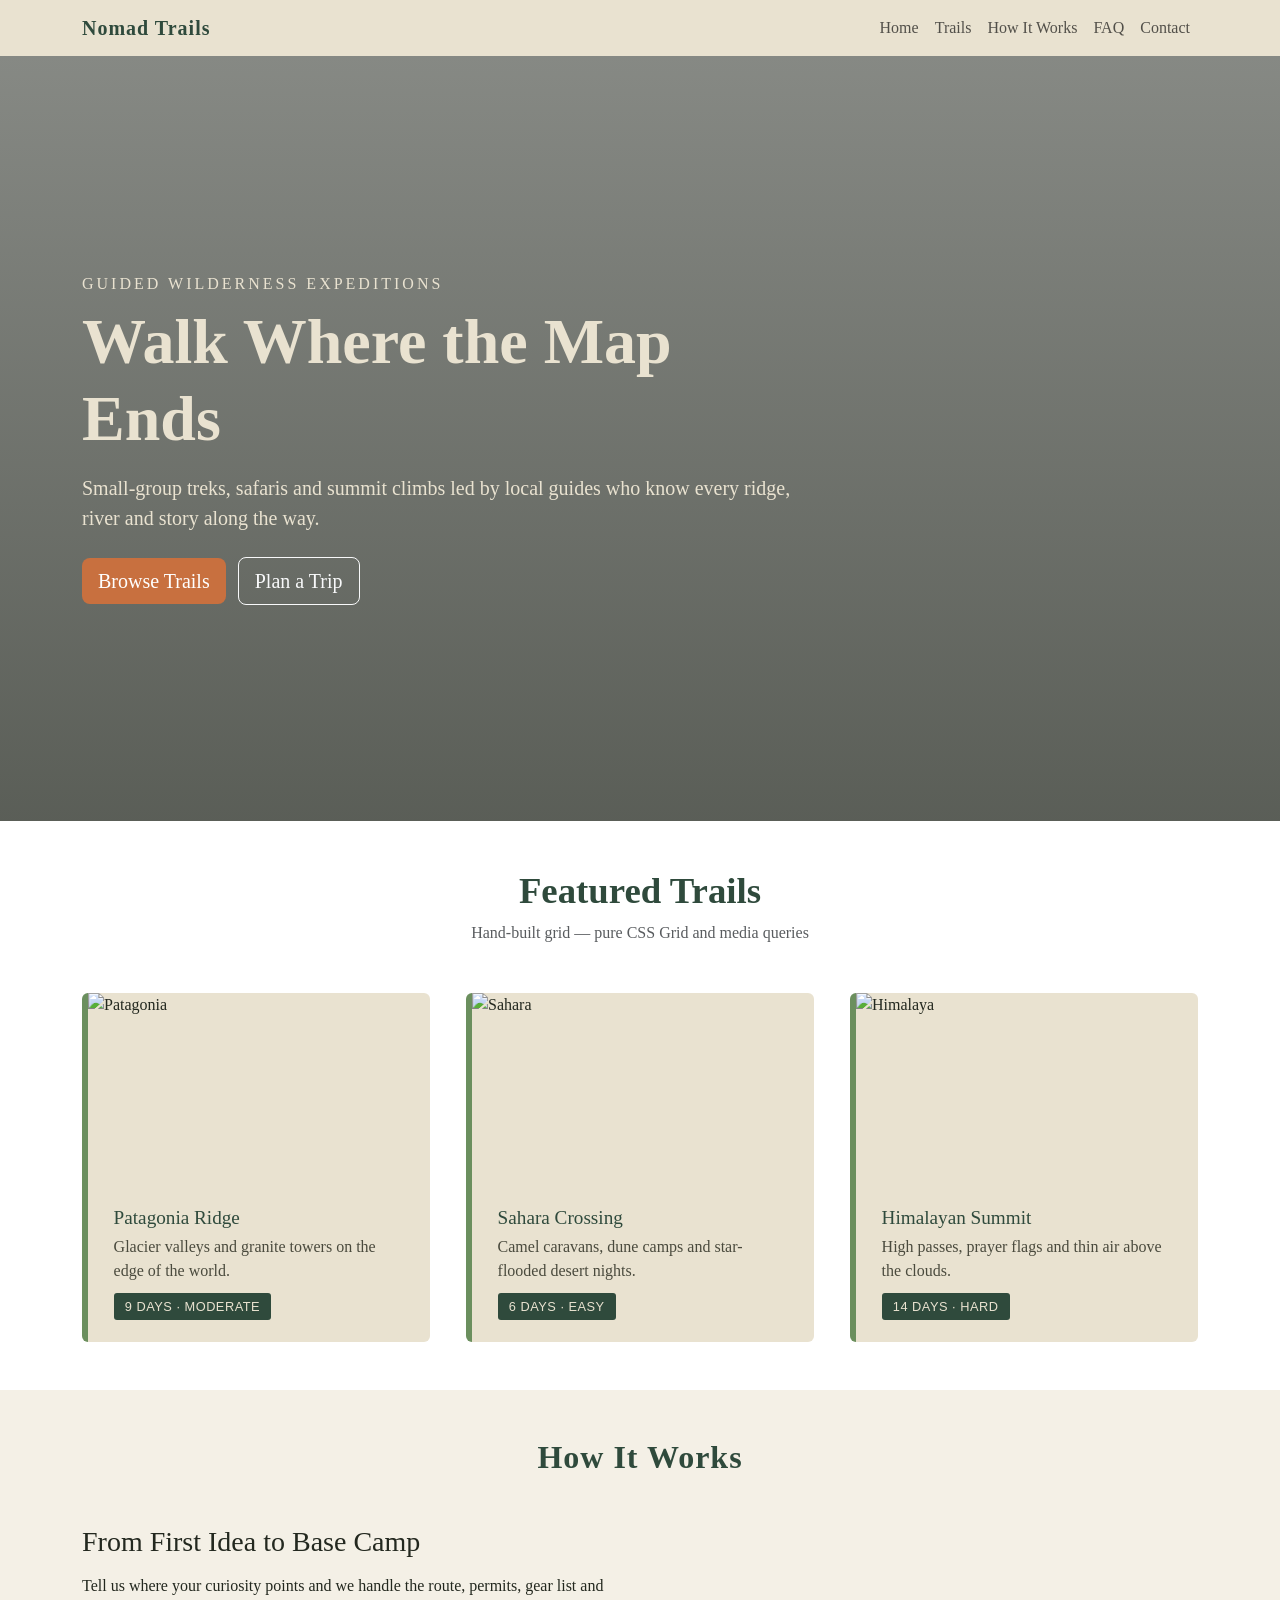
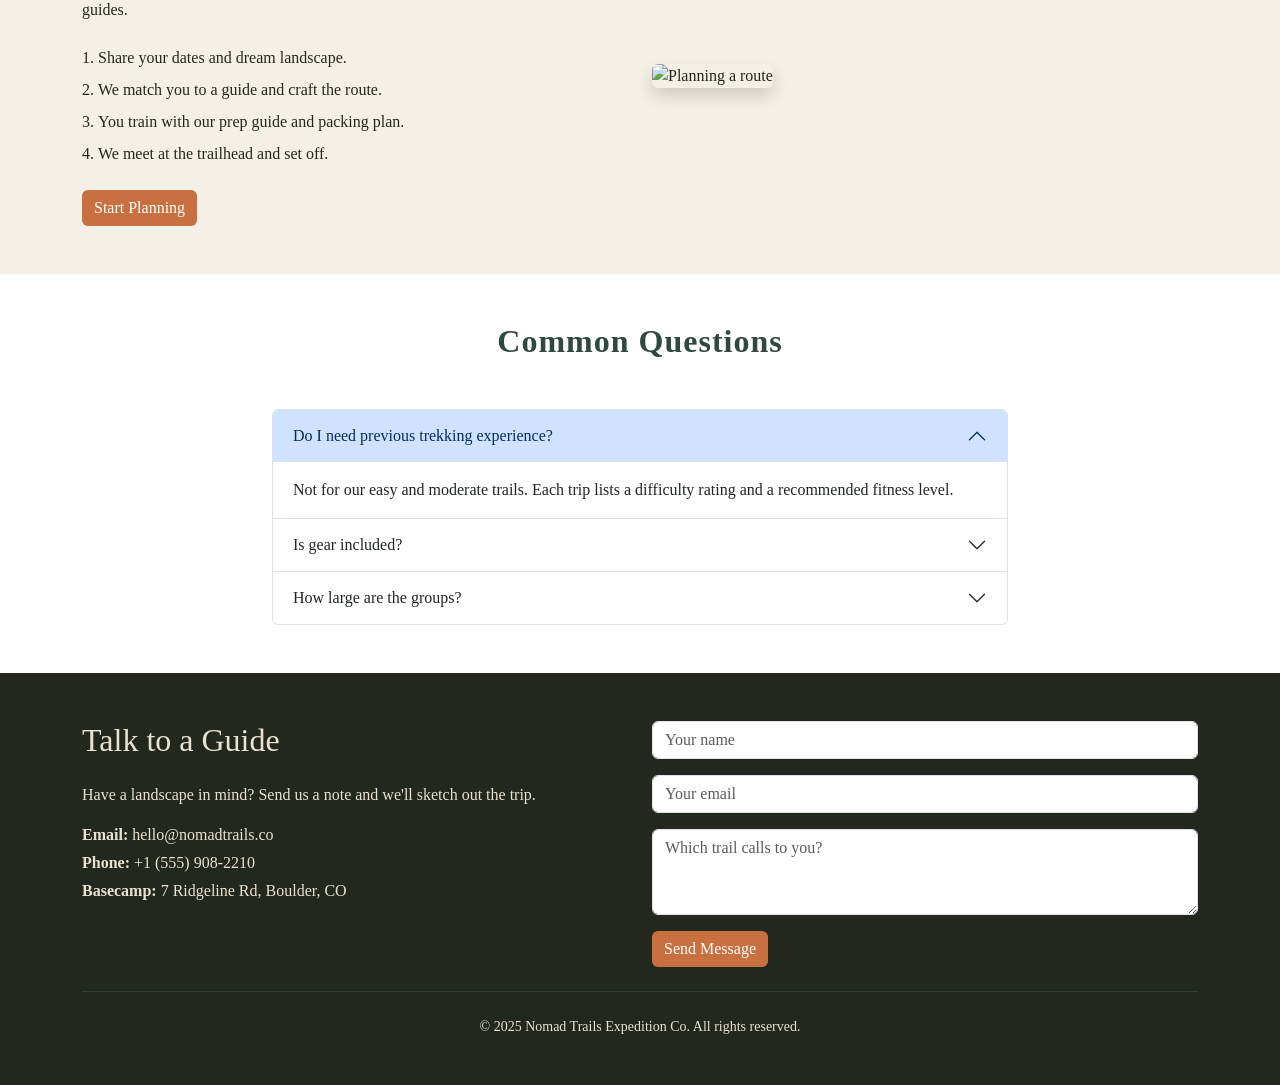
==== index.html @ 16b1befb "1" ====
<!DOCTYPE html>
<html lang="en">
<head>
  <meta charset="UTF-8">
  <meta name="viewport" content="width=device-width, initial-scale=1.0">
  <title>Nomad Trails Expedition Co.</title>
  <link href="https://cdn.jsdelivr.net/npm/bootstrap@5.3.3/dist/css/bootstrap.min.css" rel="stylesheet">
  <link rel="stylesheet" href="style.css">
</head>
<body>

  <nav class="navbar navbar-expand-lg navbar-light" style="background:#e9e2d0;">
    <div class="container">
      <a class="navbar-brand brand-heading" href="#">Nomad Trails</a>
      <button class="navbar-toggler" type="button" data-bs-toggle="collapse" data-bs-target="#mainNav">
        <span class="navbar-toggler-icon"></span>
      </button>
      <div class="collapse navbar-collapse" id="mainNav">
        <ul class="navbar-nav ms-auto">
          <li class="nav-item"><a class="nav-link" href="#top">Home</a></li>
          <li class="nav-item"><a class="nav-link" href="#trails">Trails</a></li>
          <li class="nav-item"><a class="nav-link" href="#steps">How It Works</a></li>
          <li class="nav-item"><a class="nav-link" href="#faq">FAQ</a></li>
          <li class="nav-item"><a class="nav-link" href="#contact">Contact</a></li>
        </ul>
      </div>
    </div>
  </nav>

  <header id="top" class="expedition-hero d-flex align-items-center">
    <div class="container">
      <div class="row">
        <div class="col-lg-8">
          <p class="text-uppercase mb-2" style="letter-spacing:3px;">Guided wilderness expeditions</p>
          <h1 class="display-3 fw-bold mb-3">Walk Where the Map Ends</h1>
          <p class="lead mb-4">Small-group treks, safaris and summit climbs led by local guides who know every ridge, river and story along the way.</p>
          <a href="#trails" class="btn btn-clay btn-lg me-2">Browse Trails</a>
          <a href="#contact" class="btn btn-outline-light btn-lg">Plan a Trip</a>
          <p class="mt-3 mb-0 d-md-none small">Tap the menu above to jump to any section.</p>
        </div>
      </div>
    </div>
  </header>

  <section id="trails" class="py-5">
    <div class="container">
      <h2 class="trails-heading text-center fw-bold mb-2">Featured Trails</h2>
      <p class="text-center text-muted mb-5">Hand-built grid — pure CSS Grid and media queries</p>
      <div class="trails-grid">
        <article class="trail-card">
          <img src="https://images.unsplash.com/photo-1464822759023-fed622ff2c3b?w=400&h=250&fit=crop" alt="Patagonia">
          <div class="trail-body">
            <h3>Patagonia Ridge</h3>
            <p>Glacier valleys and granite towers on the edge of the world.</p>
            <span class="duration">9 DAYS · MODERATE</span>
          </div>
        </article>
        <article class="trail-card">
          <img src="https://images.unsplash.com/photo-1509316785289-025f5b846b35?w=400&h=250&fit=crop" alt="Sahara">
          <div class="trail-body">
            <h3>Sahara Crossing</h3>
            <p>Camel caravans, dune camps and star-flooded desert nights.</p>
            <span class="duration">6 DAYS · EASY</span>
          </div>
        </article>
        <article class="trail-card">
          <img src="https://images.unsplash.com/photo-1533387520709-752d83de3630?w=400&h=250&fit=crop" alt="Himalaya">
          <div class="trail-body">
            <h3>Himalayan Summit</h3>
            <p>High passes, prayer flags and thin air above the clouds.</p>
            <span class="duration">14 DAYS · HARD</span>
          </div>
        </article>
      </div>
    </div>
  </section>

  <section id="steps" class="py-5" style="background:#f4f0e6;">
    <div class="container">
      <h2 class="text-center brand-heading fw-bold mb-5">How It Works</h2>
      <div class="row align-items-center g-4">
        <div class="col-md-6 order-1 order-md-2">
          <img src="https://images.unsplash.com/photo-1501555088652-021faa106b9b?w=600&h=400&fit=crop" alt="Planning a route" class="img-fluid rounded shadow">
        </div>
        <div class="col-md-6 order-2 order-md-1">
          <h3 class="mb-3">From First Idea to Base Camp</h3>
          <p class="mb-4">Tell us where your curiosity points and we handle the route, permits, gear list and guides.</p>
          <ol class="ps-3">
            <li class="mb-2">Share your dates and dream landscape.</li>
            <li class="mb-2">We match you to a guide and craft the route.</li>
            <li class="mb-2">You train with our prep guide and packing plan.</li>
            <li class="mb-2">We meet at the trailhead and set off.</li>
          </ol>
          <a href="#contact" class="btn btn-clay mt-2">Start Planning</a>
        </div>
      </div>
    </div>
  </section>

  <section id="faq" class="py-5">
    <div class="container">
      <h2 class="text-center brand-heading fw-bold mb-5">Common Questions</h2>
      <div class="row justify-content-center">
        <div class="col-lg-8">
          <div class="accordion" id="faqAccordion">
            <div class="accordion-item">
              <h2 class="accordion-header">
                <button class="accordion-button" type="button" data-bs-toggle="collapse" data-bs-target="#q1">
                  Do I need previous trekking experience?
                </button>
              </h2>
              <div id="q1" class="accordion-collapse collapse show" data-bs-parent="#faqAccordion">
                <div class="accordion-body">
                  Not for our easy and moderate trails. Each trip lists a difficulty rating and a recommended fitness level.
                </div>
              </div>
            </div>
            <div class="accordion-item">
              <h2 class="accordion-header">
                <button class="accordion-button collapsed" type="button" data-bs-toggle="collapse" data-bs-target="#q2">
                  Is gear included?
                </button>
              </h2>
              <div id="q2" class="accordion-collapse collapse" data-bs-parent="#faqAccordion">
                <div class="accordion-body">
                  Group gear like tents and cooking kit is included. We send a personal packing list once you book.
                </div>
              </div>
            </div>
            <div class="accordion-item">
              <h2 class="accordion-header">
                <button class="accordion-button collapsed" type="button" data-bs-toggle="collapse" data-bs-target="#q3">
                  How large are the groups?
                </button>
              </h2>
              <div id="q3" class="accordion-collapse collapse" data-bs-parent="#faqAccordion">
                <div class="accordion-body">
                  Groups stay small, usually 6 to 10 travelers with at least one local guide.
                </div>
              </div>
            </div>
          </div>
        </div>
      </div>
    </div>
  </section>

  <section id="contact" class="py-5" style="background:#23281f;color:#e9e2d0;">
    <div class="container">
      <div class="row g-4">
        <div class="col-md-6">
          <h2 class="mb-4">Talk to a Guide</h2>
          <p>Have a landscape in mind? Send us a note and we'll sketch out the trip.</p>
          <p class="mb-1"><strong>Email:</strong> hello@nomadtrails.co</p>
          <p class="mb-1"><strong>Phone:</strong> +1 (555) 908-2210</p>
          <p><strong>Basecamp:</strong> 7 Ridgeline Rd, Boulder, CO</p>
        </div>
        <div class="col-md-6">
          <form>
            <div class="mb-3">
              <input type="text" class="form-control" placeholder="Your name">
            </div>
            <div class="mb-3">
              <input type="email" class="form-control" placeholder="Your email">
            </div>
            <div class="mb-3">
              <textarea class="form-control" rows="3" placeholder="Which trail calls to you?"></textarea>
            </div>
            <button type="submit" class="btn btn-clay">Send Message</button>
          </form>
        </div>
      </div>
      <hr class="my-4 border-secondary">
      <p class="text-center mb-0 small">&copy; 2025 Nomad Trails Expedition Co. All rights reserved.</p>
    </div>
  </section>

  <script src="https://cdn.jsdelivr.net/npm/bootstrap@5.3.3/dist/js/bootstrap.bundle.min.js"></script>
</body>
</html>
---- style.css ----
:root {
  --forest: #2f4a3c;
  --moss: #6b8f5e;
  --sand: #e9e2d0;
  --clay: #c8703f;
  --ink: #23281f;
}

body {
  font-family: "Georgia", "Times New Roman", serif;
  color: var(--ink);
}

.brand-heading {
  font-weight: 700;
  letter-spacing: 1px;
  color: var(--forest);
}

.btn-clay {
  background: var(--clay);
  color: #fff;
  border: none;
}

.btn-clay:hover {
  background: #a95a2f;
  color: #fff;
}

.expedition-hero {
  background: linear-gradient(rgba(35, 40, 31, 0.55), rgba(35, 40, 31, 0.75)),
              url("https://images.unsplash.com/photo-1454496522488-7a8e488e8606?w=1600&h=900&fit=crop") center/cover no-repeat;
  min-height: 85vh;
  color: var(--sand);
  padding: 5rem 0;
}

.trails-heading {
  font-size: 1.7rem;
  color: var(--forest);
}

.trails-grid {
  display: grid;
  grid-template-columns: 1fr;
  gap: 1.25rem;
}

.trail-card {
  background: var(--sand);
  border-radius: 6px;
  overflow: hidden;
  border-left: 6px solid var(--moss);
}

.trail-card img {
  width: 100%;
  height: 190px;
  object-fit: cover;
  display: block;
}

.trail-card .trail-body {
  padding: 1.1rem 1.25rem;
}

.trail-card h3 {
  font-size: 1.2rem;
  color: var(--forest);
  margin-bottom: 0.4rem;
}

.trail-card p {
  color: #4a4a3d;
  margin-bottom: 0.6rem;
}

.trail-card .duration {
  display: inline-block;
  background: var(--forest);
  color: var(--sand);
  font-family: Arial, sans-serif;
  font-size: 0.8rem;
  letter-spacing: 0.5px;
  padding: 0.25rem 0.7rem;
  border-radius: 3px;
}

@media (min-width: 768px) {
  .trails-grid {
    grid-template-columns: repeat(2, 1fr);
    gap: 1.75rem;
  }

  .trails-heading {
    font-size: 2.3rem;
  }

  .trail-card .trail-body {
    padding: 1.4rem 1.6rem;
  }
}

@media (min-width: 992px) {
  .trails-grid {
    grid-template-columns: repeat(3, 1fr);
    gap: 2.25rem;
  }
}
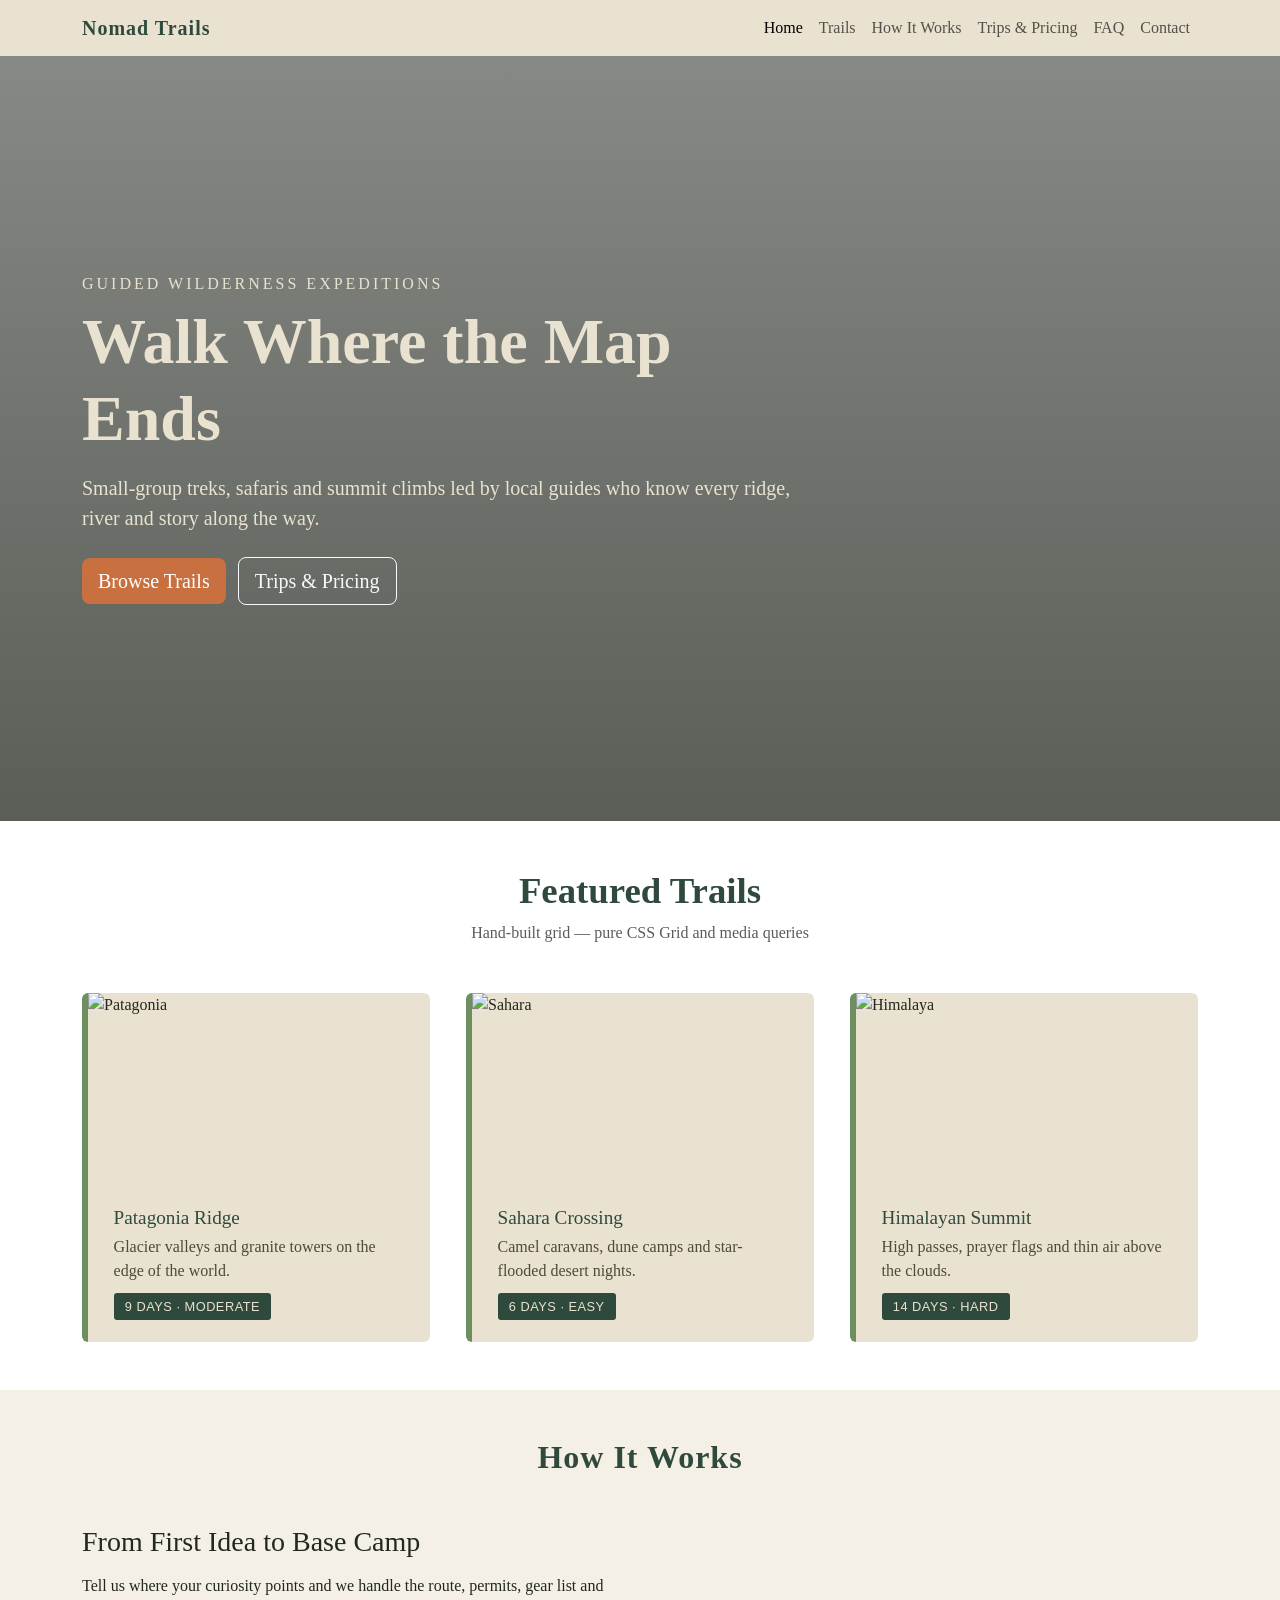
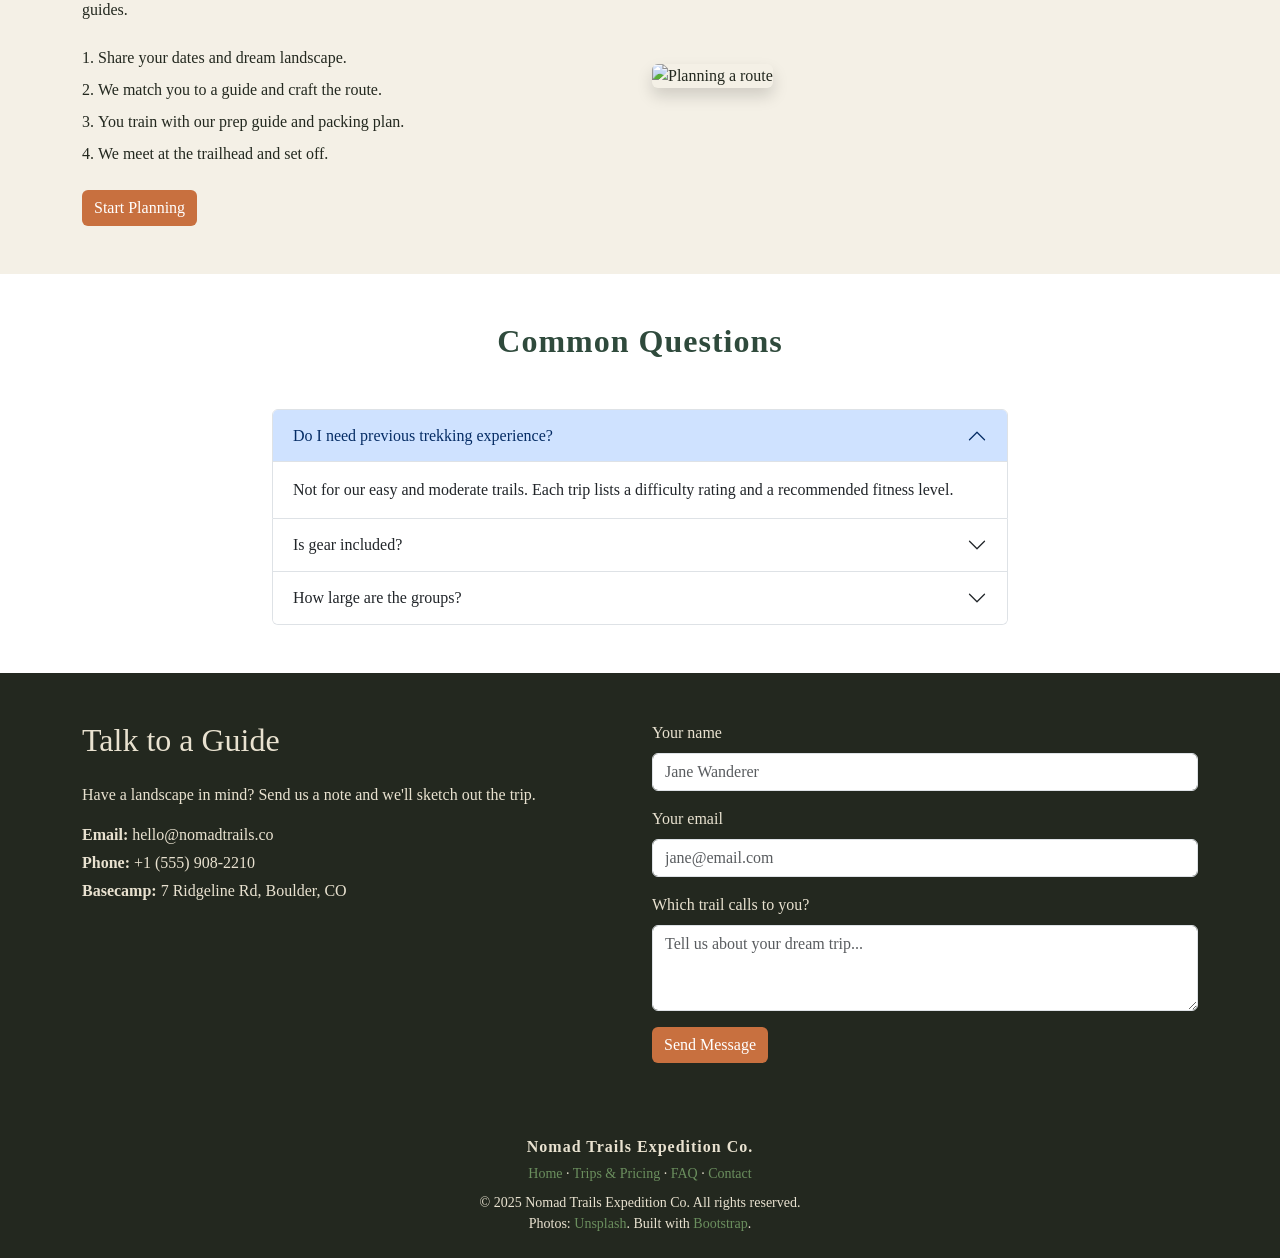
==== commit 887e83af: "123" ====
--- a/index.html
+++ b/index.html
@@ -17,11 +17,12 @@
       </button>
       <div class="collapse navbar-collapse" id="mainNav">
         <ul class="navbar-nav ms-auto">
-          <li class="nav-item"><a class="nav-link" href="#top">Home</a></li>
-          <li class="nav-item"><a class="nav-link" href="#trails">Trails</a></li>
-          <li class="nav-item"><a class="nav-link" href="#steps">How It Works</a></li>
-          <li class="nav-item"><a class="nav-link" href="#faq">FAQ</a></li>
-          <li class="nav-item"><a class="nav-link" href="#contact">Contact</a></li>
+          <li class="nav-item"><a class="nav-link active" href="index.html">Home</a></li>
+          <li class="nav-item"><a class="nav-link" href="index.html#trails">Trails</a></li>
+          <li class="nav-item"><a class="nav-link" href="index.html#steps">How It Works</a></li>
+          <li class="nav-item"><a class="nav-link" href="trips.html">Trips &amp; Pricing</a></li>
+          <li class="nav-item"><a class="nav-link" href="index.html#faq">FAQ</a></li>
+          <li class="nav-item"><a class="nav-link" href="index.html#contact">Contact</a></li>
         </ul>
       </div>
     </div>
@@ -35,7 +36,7 @@
           <h1 class="display-3 fw-bold mb-3">Walk Where the Map Ends</h1>
           <p class="lead mb-4">Small-group treks, safaris and summit climbs led by local guides who know every ridge, river and story along the way.</p>
           <a href="#trails" class="btn btn-clay btn-lg me-2">Browse Trails</a>
-          <a href="#contact" class="btn btn-outline-light btn-lg">Plan a Trip</a>
+          <a href="trips.html" class="btn btn-outline-light btn-lg">Trips &amp; Pricing</a>
           <p class="mt-3 mb-0 d-md-none small">Tap the menu above to jump to any section.</p>
         </div>
       </div>
@@ -158,22 +159,37 @@
         <div class="col-md-6">
           <form>
             <div class="mb-3">
-              <input type="text" class="form-control" placeholder="Your name">
+              <label for="contactName" class="form-label">Your name</label>
+              <input type="text" class="form-control" id="contactName" placeholder="Jane Wanderer">
             </div>
             <div class="mb-3">
-              <input type="email" class="form-control" placeholder="Your email">
+              <label for="contactEmail" class="form-label">Your email</label>
+              <input type="email" class="form-control" id="contactEmail" placeholder="jane@email.com">
             </div>
             <div class="mb-3">
-              <textarea class="form-control" rows="3" placeholder="Which trail calls to you?"></textarea>
+              <label for="contactMessage" class="form-label">Which trail calls to you?</label>
+              <textarea class="form-control" id="contactMessage" rows="3" placeholder="Tell us about your dream trip..."></textarea>
             </div>
             <button type="submit" class="btn btn-clay">Send Message</button>
           </form>
         </div>
       </div>
-      <hr class="my-4 border-secondary">
-      <p class="text-center mb-0 small">&copy; 2025 Nomad Trails Expedition Co. All rights reserved.</p>
     </div>
   </section>
+
+  <footer class="site-footer text-center py-4">
+    <div class="container">
+      <p class="mb-1 brand-heading" style="color:var(--sand);">Nomad Trails Expedition Co.</p>
+      <p class="mb-2 small">
+        <a href="index.html">Home</a> ·
+        <a href="trips.html">Trips &amp; Pricing</a> ·
+        <a href="index.html#faq">FAQ</a> ·
+        <a href="index.html#contact">Contact</a>
+      </p>
+      <p class="mb-0 small">&copy; 2025 Nomad Trails Expedition Co. All rights reserved.</p>
+      <p class="mb-0 small">Photos: <a href="https://unsplash.com">Unsplash</a>. Built with <a href="https://getbootstrap.com">Bootstrap</a>.</p>
+    </div>
+  </footer>
 
   <script src="https://cdn.jsdelivr.net/npm/bootstrap@5.3.3/dist/js/bootstrap.bundle.min.js"></script>
 </body>
--- a/style.css
+++ b/style.css
@@ -108,3 +108,102 @@
     gap: 2.25rem;
   }
 }
+
+.site-footer {
+  background: var(--ink);
+  color: var(--sand);
+}
+
+.site-footer a {
+  color: var(--moss);
+  text-decoration: none;
+}
+
+.site-footer a:hover {
+  color: var(--clay);
+  text-decoration: underline;
+}
+
+.trips-hero {
+  background: linear-gradient(rgba(35, 40, 31, 0.55), rgba(35, 40, 31, 0.75)),
+              url("https://images.unsplash.com/photo-1476514525535-07fb3b4ae5f1?w=1600&h=900&fit=crop") center/cover no-repeat;
+  min-height: 55vh;
+  color: var(--sand);
+  padding: 4rem 0;
+}
+
+.trips-table {
+  background: var(--sand);
+  border-radius: 6px;
+  overflow: hidden;
+}
+
+.trips-table thead th {
+  background: var(--forest);
+  color: var(--sand);
+  font-family: Arial, sans-serif;
+  font-size: 0.85rem;
+  letter-spacing: 0.5px;
+  text-transform: uppercase;
+  border: none;
+  white-space: nowrap;
+}
+
+.trips-table th[scope="row"] {
+  color: var(--forest);
+}
+
+.trips-table tbody tr:hover {
+  background: #f0ead6;
+}
+
+.trips-table tfoot td {
+  background: #f4f0e6;
+}
+
+.badge-diff {
+  display: inline-block;
+  font-family: Arial, sans-serif;
+  font-size: 0.72rem;
+  letter-spacing: 0.5px;
+  text-transform: uppercase;
+  padding: 0.2rem 0.6rem;
+  border-radius: 3px;
+  color: #fff;
+}
+
+.diff-easy { background: var(--moss); }
+.diff-mod  { background: var(--clay); }
+.diff-hard { background: #8a3324; }
+
+.include-card {
+  background: var(--sand);
+  border-left: 6px solid var(--moss);
+  border-radius: 6px;
+  padding: 1.4rem 1.6rem;
+}
+
+.include-card h3 {
+  font-size: 1.2rem;
+  color: var(--forest);
+  margin-bottom: 0.75rem;
+}
+
+.include-card ul {
+  padding-left: 1.1rem;
+  color: #4a4a3d;
+}
+
+.include-card li {
+  margin-bottom: 0.4rem;
+}
+
+@media (min-width: 768px) {
+  .trips-hero {
+    min-height: 60vh;
+  }
+
+  .include-card {
+    padding: 1.7rem 1.9rem;
+  }
+}
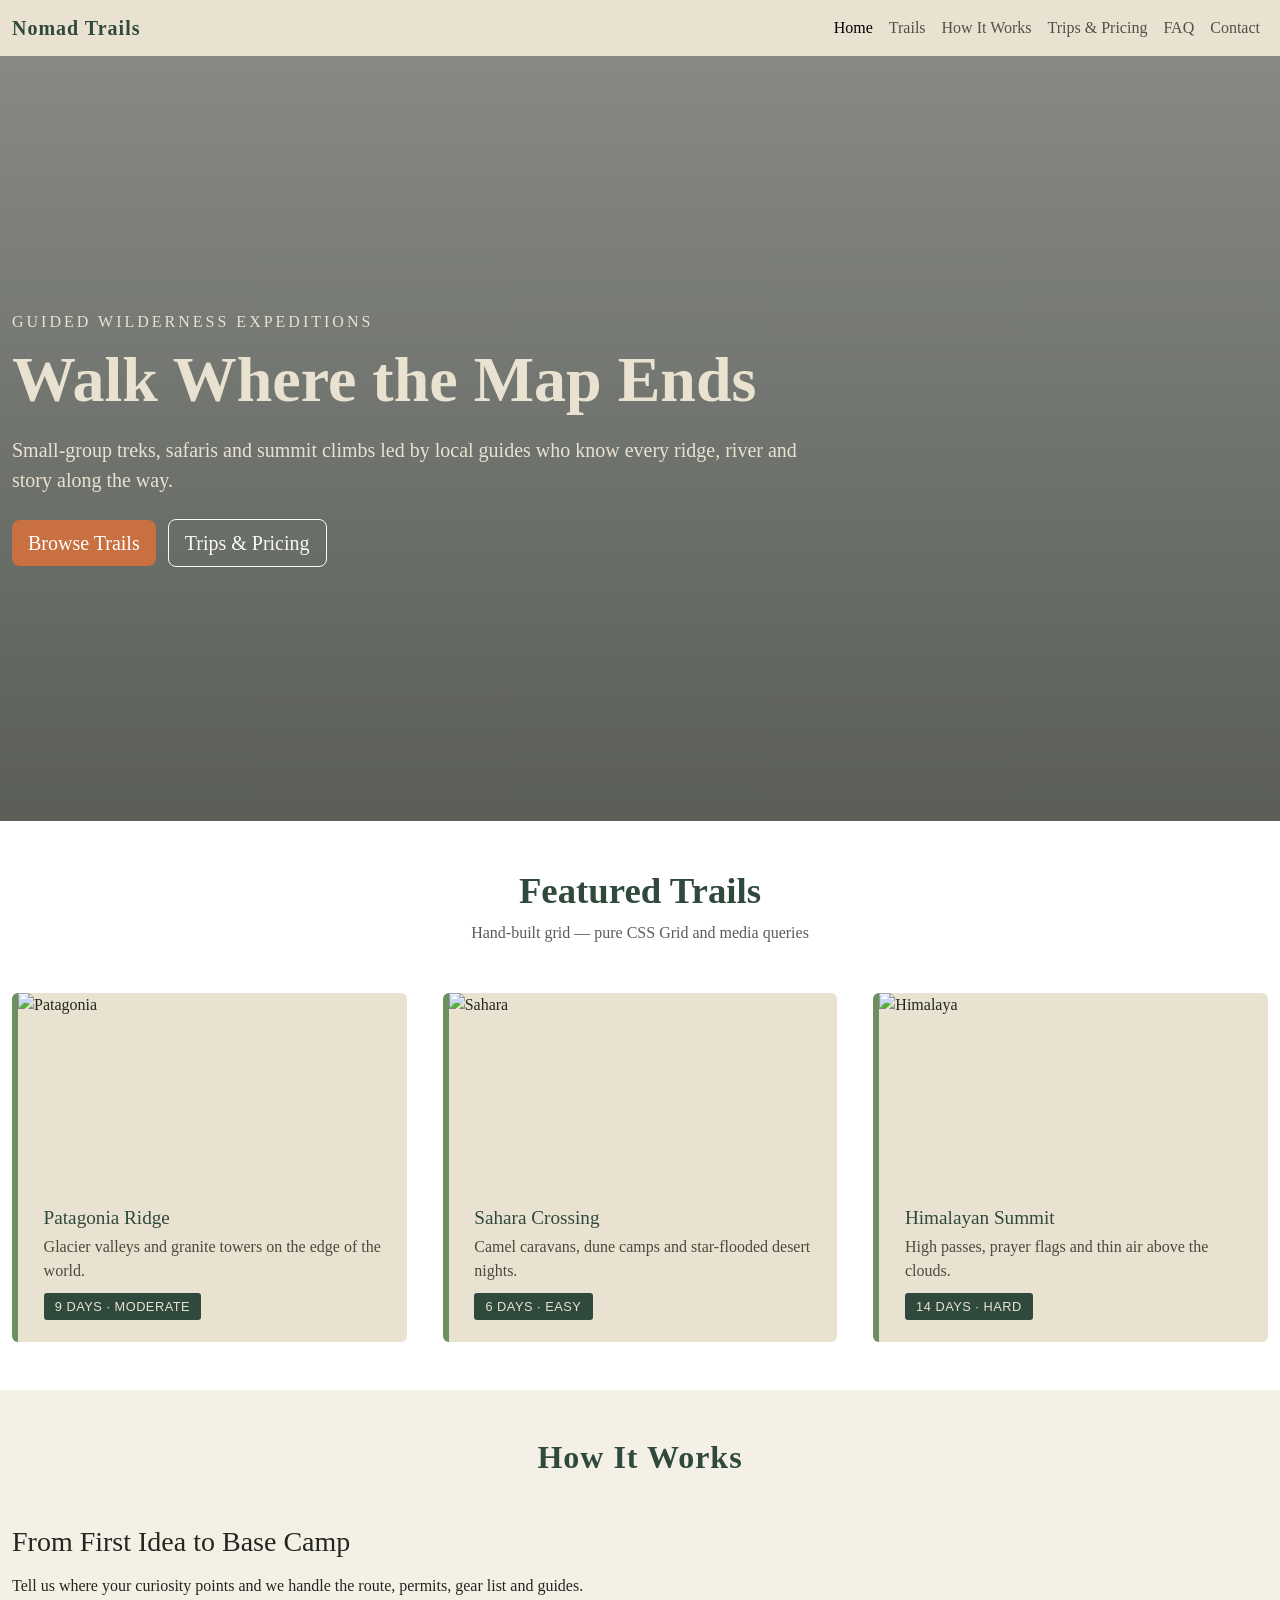
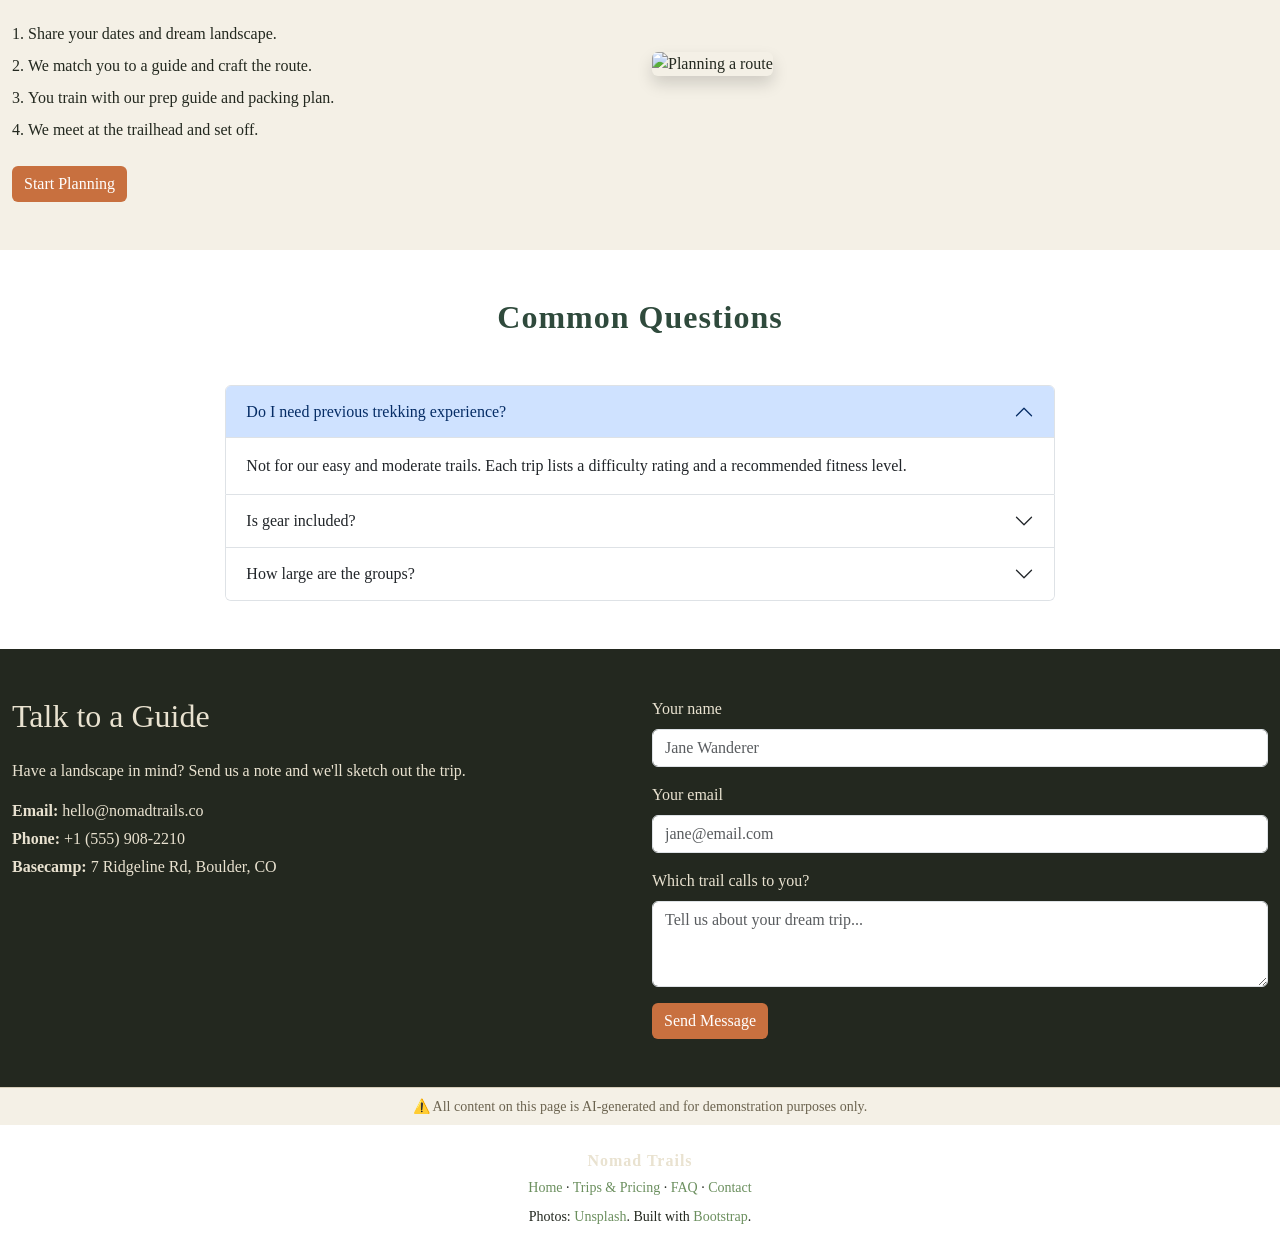
==== commit cda346b6: "change with credit" ====
--- a/index.html
+++ b/index.html
@@ -3,7 +3,7 @@
 <head>
   <meta charset="UTF-8">
   <meta name="viewport" content="width=device-width, initial-scale=1.0">
-  <title>Nomad Trails Expedition Co.</title>
+  <title>Nomad Trails</title>
   <link href="https://cdn.jsdelivr.net/npm/bootstrap@5.3.3/dist/css/bootstrap.min.css" rel="stylesheet">
   <link rel="stylesheet" href="style.css">
 </head>
@@ -177,16 +177,19 @@
     </div>
   </section>
 
+  <div class="text-center py-2 small" style="background:#f4f0e6;border-top:1px solid #d6cdb8;color:#6c6450;">
+    ⚠️ All content on this page is AI-generated and for demonstration purposes only.
+  </div>
+
   <footer class="site-footer text-center py-4">
     <div class="container">
-      <p class="mb-1 brand-heading" style="color:var(--sand);">Nomad Trails Expedition Co.</p>
+      <p class="mb-1 brand-heading" style="color:var(--sand);">Nomad Trails</p>
       <p class="mb-2 small">
         <a href="index.html">Home</a> ·
         <a href="trips.html">Trips &amp; Pricing</a> ·
         <a href="index.html#faq">FAQ</a> ·
         <a href="index.html#contact">Contact</a>
       </p>
-      <p class="mb-0 small">&copy; 2025 Nomad Trails Expedition Co. All rights reserved.</p>
       <p class="mb-0 small">Photos: <a href="https://unsplash.com">Unsplash</a>. Built with <a href="https://getbootstrap.com">Bootstrap</a>.</p>
     </div>
   </footer>
--- a/style.css
+++ b/style.css
@@ -87,7 +87,22 @@
   border-radius: 3px;
 }
 
+.container {
+  width: 100%;
+  max-width: 375px;
+  box-sizing: border-box;
+}
+
+.trails-grid {
+  grid-template-columns: 1fr;
+  gap: 1.25rem;
+}
+
 @media (min-width: 768px) {
+  .container {
+    max-width: 768px;
+  }
+
   .trails-grid {
     grid-template-columns: repeat(2, 1fr);
     gap: 1.75rem;
@@ -102,18 +117,16 @@
   }
 }
 
-@media (min-width: 992px) {
+@media (min-width: 1280px) {
+  .container {
+    max-width: 1280px;
+  }
+
   .trails-grid {
     grid-template-columns: repeat(3, 1fr);
     gap: 2.25rem;
   }
 }
-
-.site-footer {
-  background: var(--ink);
-  color: var(--sand);
-}
-
 .site-footer a {
   color: var(--moss);
   text-decoration: none;
@@ -207,3 +220,11 @@
     padding: 1.7rem 1.9rem;
   }
 }
+
+@media (min-width: 992px) and (max-width: 1279.98px) {
+  .col-lg-7,
+  .col-lg-8 {
+    flex: 0 0 auto;
+    width: 100%;
+  }
+}
